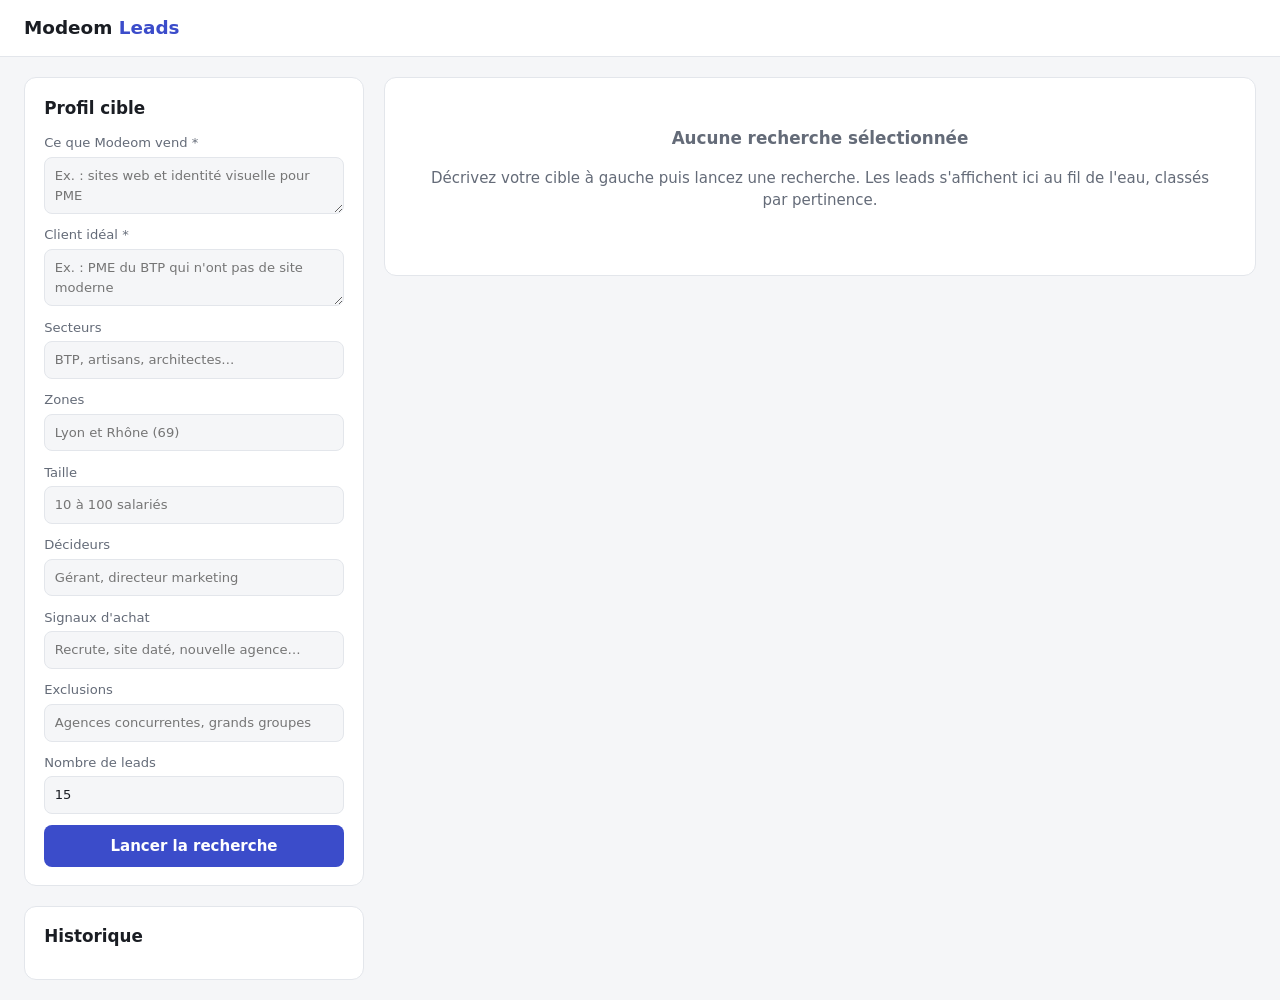
==== static/index.html @ d289ad3e "Agent IA de recherche de leads B2B pour Modeom Agent basé sur l'API Claude qui trouve et score des l" ====
<!doctype html>
<html lang="fr">
<head>
  <meta charset="utf-8">
  <meta name="viewport" content="width=device-width, initial-scale=1">
  <title>Modeom · Leads</title>
  <link rel="stylesheet" href="/static/style.css">
</head>
<body>
  <header class="topbar">
    <div class="brand">Modeom <span>Leads</span></div>
    <div class="meta" id="meta"></div>
  </header>

  <main class="layout">
    <aside class="sidebar">
      <form id="profile-form" class="card">
        <h2>Profil cible</h2>
        <label>Ce que Modeom vend *
          <textarea name="offer" rows="2" required placeholder="Ex. : sites web et identité visuelle pour PME"></textarea>
        </label>
        <label>Client idéal *
          <textarea name="target" rows="2" required placeholder="Ex. : PME du BTP qui n'ont pas de site moderne"></textarea>
        </label>
        <label>Secteurs<input name="sectors" placeholder="BTP, artisans, architectes…"></label>
        <label>Zones<input name="locations" placeholder="Lyon et Rhône (69)"></label>
        <label>Taille<input name="company_sizes" placeholder="10 à 100 salariés"></label>
        <label>Décideurs<input name="decision_makers" placeholder="Gérant, directeur marketing"></label>
        <label>Signaux d'achat<input name="signals" placeholder="Recrute, site daté, nouvelle agence…"></label>
        <label>Exclusions<input name="exclusions" placeholder="Agences concurrentes, grands groupes"></label>
        <label>Nombre de leads<input name="lead_count" type="number" min="1" max="50" value="15"></label>
        <button type="submit" id="submit-btn">Lancer la recherche</button>
      </form>

      <section class="card">
        <h2>Historique</h2>
        <ul id="history" class="history"></ul>
      </section>
    </aside>

    <section class="content">
      <div id="empty" class="empty card">
        <h2>Aucune recherche sélectionnée</h2>
        <p>Décrivez votre cible à gauche puis lancez une recherche. Les leads s'affichent ici au fil de l'eau, classés par pertinence.</p>
      </div>

      <div id="search-view" hidden>
        <div class="card status-card">
          <div class="status-head">
            <div>
              <h2 id="search-title"></h2>
              <span id="search-status" class="badge"></span>
            </div>
            <div class="actions">
              <label class="inline">Score min.
                <input id="min-score" type="range" min="0" max="100" value="0">
                <output id="min-score-value">0</output>
              </label>
              <a id="export-link" class="button secondary" href="#">Exporter CSV</a>
            </div>
          </div>
          <details>
            <summary>Journal de l'agent</summary>
            <ol id="events" class="events"></ol>
          </details>
          <p id="summary" class="summary"></p>
        </div>

        <div id="leads" class="leads"></div>
      </div>
    </section>
  </main>

  <template id="lead-template">
    <article class="lead card">
      <div class="score"></div>
      <div class="lead-body">
        <div class="lead-head">
          <h3 class="company"></h3>
          <span class="tags"></span>
        </div>
        <p class="contact"></p>
        <p class="reason"></p>
        <ul class="signals"></ul>
        <blockquote class="hook"></blockquote>
        <div class="links"></div>
      </div>
    </article>
  </template>

  <script src="/static/app.js"></script>
</body>
</html>
---- static/style.css ----
:root {
  --bg: #f5f6f8;
  --surface: #ffffff;
  --text: #1a1d23;
  --muted: #646b78;
  --border: #e3e6eb;
  --accent: #3b4cca;
  --accent-soft: #eceefc;
  --high: #1f8a5b;
  --mid: #b7791f;
  --low: #a0a6b1;
  --error: #c0392b;
}

@media (prefers-color-scheme: dark) {
  :root {
    --bg: #14161a;
    --surface: #1d2026;
    --text: #e8eaee;
    --muted: #9aa1ad;
    --border: #2d313a;
    --accent: #8c98ff;
    --accent-soft: #262b4a;
    --high: #4cc38a;
    --mid: #e0a94a;
    --low: #6b7280;
    --error: #ef6b5b;
  }
}

* { box-sizing: border-box; }
body {
  margin: 0;
  font: 15px/1.5 system-ui, -apple-system, "Segoe UI", Roboto, sans-serif;
  background: var(--bg);
  color: var(--text);
}
h2 { font-size: 1.05rem; margin: 0 0 .75rem; }
h3 { font-size: 1.05rem; margin: 0; }
a { color: var(--accent); }

.topbar {
  display: flex; justify-content: space-between; align-items: center;
  padding: .9rem 1.5rem; background: var(--surface); border-bottom: 1px solid var(--border);
}
.brand { font-weight: 700; font-size: 1.15rem; }
.brand span { color: var(--accent); }
.meta { color: var(--muted); font-size: .85rem; }

.layout {
  display: grid; grid-template-columns: 340px 1fr; gap: 1.25rem;
  padding: 1.25rem 1.5rem; max-width: 1400px; margin: 0 auto;
}
.sidebar { display: flex; flex-direction: column; gap: 1.25rem; }

.card {
  background: var(--surface); border: 1px solid var(--border);
  border-radius: 12px; padding: 1.1rem 1.2rem;
}

form label { display: block; font-size: .82rem; color: var(--muted); margin-bottom: .7rem; }
input, textarea {
  display: block; width: 100%; margin-top: .25rem; padding: .5rem .6rem;
  font: inherit; color: var(--text); background: var(--bg);
  border: 1px solid var(--border); border-radius: 8px;
}
textarea { resize: vertical; }
input[type="range"] { display: inline-block; width: 110px; padding: 0; vertical-align: middle; }

button, .button {
  display: inline-block; padding: .6rem 1rem; border: 0; border-radius: 8px;
  background: var(--accent); color: #fff; font: inherit; font-weight: 600;
  text-decoration: none; cursor: pointer; text-align: center;
}
button { width: 100%; }
button:disabled { opacity: .6; cursor: wait; }
.button.secondary { background: var(--accent-soft); color: var(--accent); }

.history { list-style: none; margin: 0; padding: 0; }
.history li {
  padding: .55rem .6rem; border-radius: 8px; cursor: pointer;
  display: flex; justify-content: space-between; gap: .5rem; font-size: .88rem;
}
.history li:hover, .history li.active { background: var(--accent-soft); }
.history .h-title { overflow: hidden; text-overflow: ellipsis; white-space: nowrap; }
.history .h-count { color: var(--muted); flex-shrink: 0; }

.empty { text-align: center; color: var(--muted); padding: 3rem 2rem; }

.status-head { display: flex; justify-content: space-between; align-items: flex-start; gap: 1rem; flex-wrap: wrap; }
.status-head h2 { margin-bottom: .3rem; }
.actions { display: flex; align-items: center; gap: 1rem; flex-wrap: wrap; }
.inline { font-size: .85rem; color: var(--muted); display: flex; align-items: center; gap: .4rem; }

.badge {
  display: inline-block; padding: .1rem .55rem; border-radius: 99px;
  font-size: .78rem; font-weight: 600; background: var(--accent-soft); color: var(--accent);
}
.badge.done { background: color-mix(in srgb, var(--high) 15%, transparent); color: var(--high); }
.badge.error { background: color-mix(in srgb, var(--error) 15%, transparent); color: var(--error); }

details { margin-top: .8rem; font-size: .85rem; }
summary { cursor: pointer; color: var(--muted); }
.events { max-height: 220px; overflow-y: auto; margin: .5rem 0 0; padding-left: 1.4rem; color: var(--muted); }
.summary { white-space: pre-wrap; margin: .8rem 0 0; font-size: .9rem; }
.summary:empty { display: none; }

.leads { display: flex; flex-direction: column; gap: .8rem; margin-top: 1.25rem; }
.lead { display: grid; grid-template-columns: 64px 1fr; gap: 1rem; }
.score {
  width: 56px; height: 56px; border-radius: 50%; display: grid; place-items: center;
  font-weight: 700; font-size: 1.1rem; color: #fff; background: var(--low);
}
.score.high { background: var(--high); }
.score.mid { background: var(--mid); }
.lead-head { display: flex; align-items: baseline; gap: .6rem; flex-wrap: wrap; }
.tags { color: var(--muted); font-size: .85rem; }
.contact { margin: .3rem 0; font-weight: 500; }
.contact:empty { display: none; }
.reason { margin: .3rem 0; color: var(--muted); font-size: .9rem; }
.signals { margin: .3rem 0; padding-left: 1.2rem; font-size: .88rem; }
.signals:empty { display: none; }
.hook {
  margin: .5rem 0; padding: .5rem .8rem; border-left: 3px solid var(--accent);
  background: var(--accent-soft); border-radius: 0 8px 8px 0; font-size: .9rem;
}
.hook:empty { display: none; }
.links { display: flex; gap: .9rem; flex-wrap: wrap; font-size: .85rem; }

@media (max-width: 900px) {
  .layout { grid-template-columns: 1fr; padding: 1rem; }
  .lead { grid-template-columns: 1fr; }
}
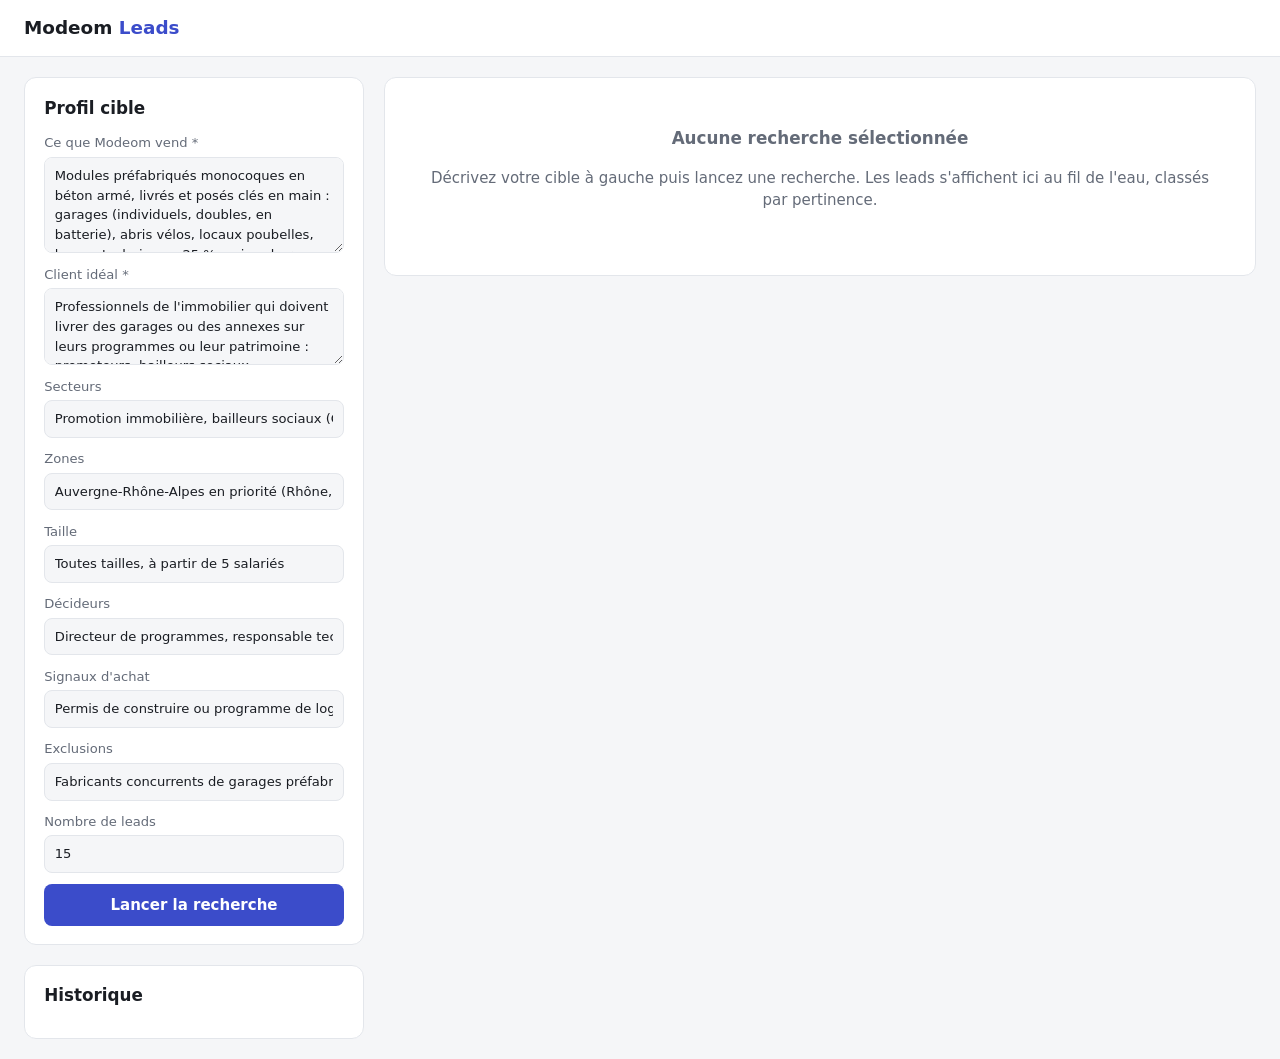
==== commit 954269cf: "Pré-remplir le profil cible avec l'activité de Modeom Profil par défaut établi d'après modeom.fr : m" ====
--- a/static/index.html
+++ b/static/index.html
@@ -17,10 +17,10 @@
       <form id="profile-form" class="card">
         <h2>Profil cible</h2>
         <label>Ce que Modeom vend *
-          <textarea name="offer" rows="2" required placeholder="Ex. : sites web et identité visuelle pour PME"></textarea>
+          <textarea name="offer" rows="4" required placeholder="Ex. : sites web et identité visuelle pour PME"></textarea>
         </label>
         <label>Client idéal *
-          <textarea name="target" rows="2" required placeholder="Ex. : PME du BTP qui n'ont pas de site moderne"></textarea>
+          <textarea name="target" rows="3" required placeholder="Ex. : PME du BTP qui n'ont pas de site moderne"></textarea>
         </label>
         <label>Secteurs<input name="sectors" placeholder="BTP, artisans, architectes…"></label>
         <label>Zones<input name="locations" placeholder="Lyon et Rhône (69)"></label>
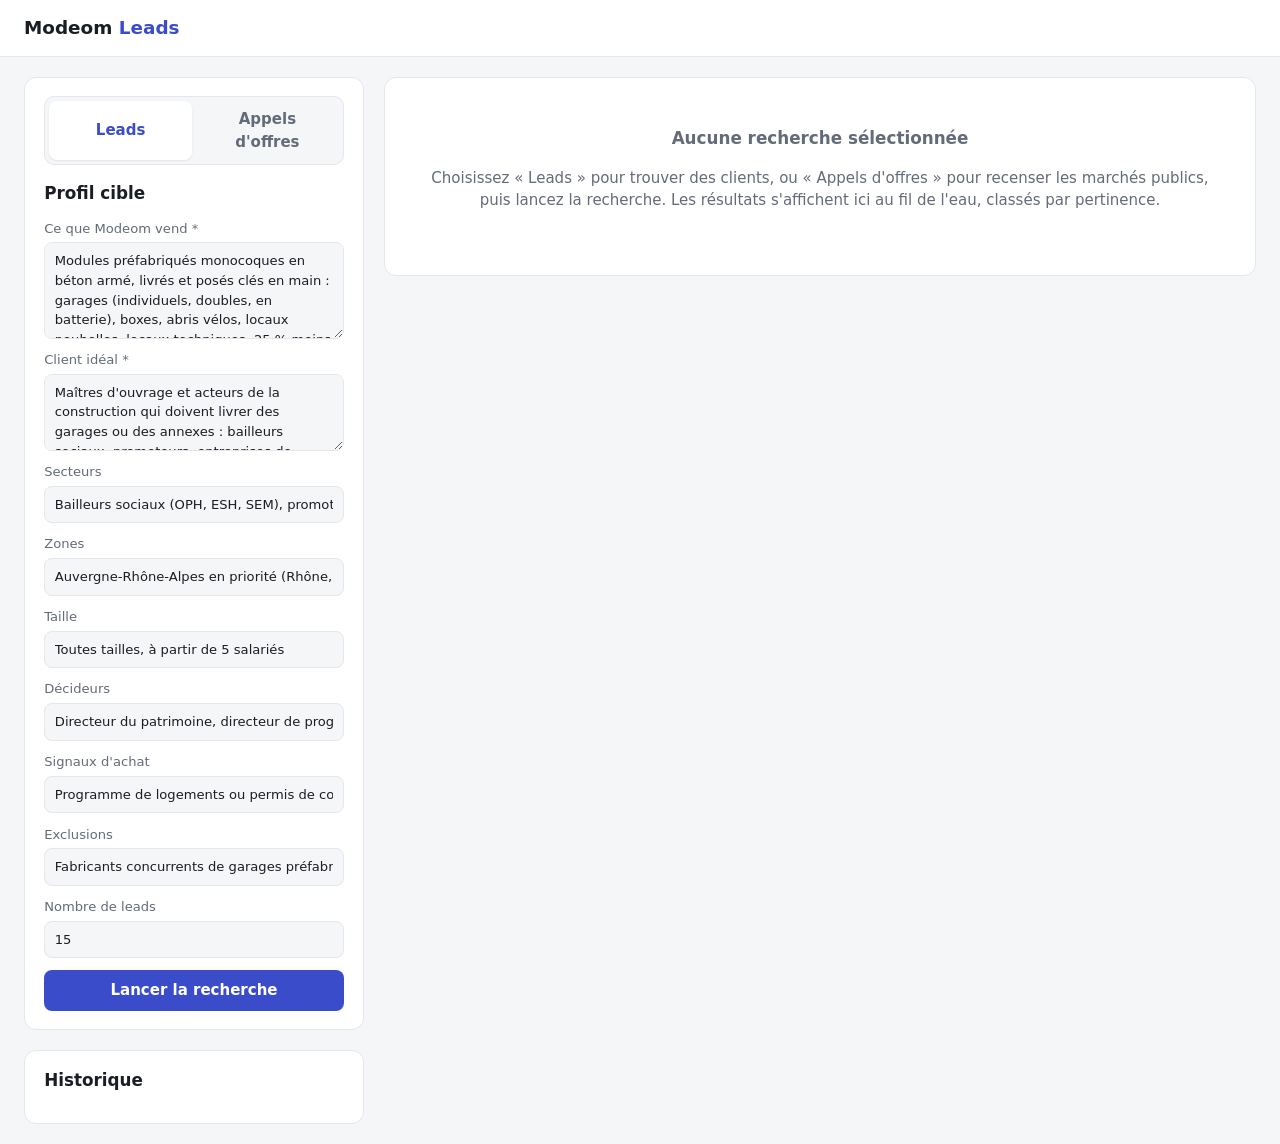
==== commit 70e58987: "Ajouter la veille des appels d'offres et élargir la cible Nouveau mode « Appels d'offres » : l'agent" ====
--- a/static/index.html
+++ b/static/index.html
@@ -3,7 +3,7 @@
 <head>
   <meta charset="utf-8">
   <meta name="viewport" content="width=device-width, initial-scale=1">
-  <title>Modeom · Leads</title>
+  <title>Modeom Leads</title>
   <link rel="stylesheet" href="/static/style.css">
 </head>
 <body>
@@ -15,20 +15,26 @@
   <main class="layout">
     <aside class="sidebar">
       <form id="profile-form" class="card">
-        <h2>Profil cible</h2>
+        <div class="mode-switch" role="tablist" aria-label="Type de recherche">
+          <button type="button" role="tab" data-kind="leads" aria-selected="true">Leads</button>
+          <button type="button" role="tab" data-kind="tenders" aria-selected="false">Appels d'offres</button>
+        </div>
+        <input type="hidden" name="kind" value="leads">
+        <h2 id="form-title">Profil cible</h2>
         <label>Ce que Modeom vend *
-          <textarea name="offer" rows="4" required placeholder="Ex. : sites web et identité visuelle pour PME"></textarea>
+          <textarea name="offer" rows="4" required></textarea>
         </label>
-        <label>Client idéal *
-          <textarea name="target" rows="3" required placeholder="Ex. : PME du BTP qui n'ont pas de site moderne"></textarea>
+        <label><span id="target-label">Client idéal</span> *
+          <textarea name="target" rows="3" required></textarea>
         </label>
-        <label>Secteurs<input name="sectors" placeholder="BTP, artisans, architectes…"></label>
-        <label>Zones<input name="locations" placeholder="Lyon et Rhône (69)"></label>
-        <label>Taille<input name="company_sizes" placeholder="10 à 100 salariés"></label>
-        <label>Décideurs<input name="decision_makers" placeholder="Gérant, directeur marketing"></label>
-        <label>Signaux d'achat<input name="signals" placeholder="Recrute, site daté, nouvelle agence…"></label>
-        <label>Exclusions<input name="exclusions" placeholder="Agences concurrentes, grands groupes"></label>
-        <label>Nombre de leads<input name="lead_count" type="number" min="1" max="50" value="15"></label>
+        <label data-mode="leads">Secteurs<input name="sectors"></label>
+        <label>Zones<input name="locations"></label>
+        <label data-mode="tenders">Mots-clés à surveiller<textarea name="keywords" rows="3"></textarea></label>
+        <label data-mode="leads">Taille<input name="company_sizes"></label>
+        <label data-mode="leads">Décideurs<input name="decision_makers"></label>
+        <label data-mode="leads">Signaux d'achat<input name="signals"></label>
+        <label>Exclusions<input name="exclusions"></label>
+        <label><span id="count-label">Nombre de leads</span><input name="lead_count" type="number" min="1" max="50" value="15"></label>
         <button type="submit" id="submit-btn">Lancer la recherche</button>
       </form>
 
@@ -41,7 +47,7 @@
     <section class="content">
       <div id="empty" class="empty card">
         <h2>Aucune recherche sélectionnée</h2>
-        <p>Décrivez votre cible à gauche puis lancez une recherche. Les leads s'affichent ici au fil de l'eau, classés par pertinence.</p>
+        <p>Choisissez « Leads » pour trouver des clients, ou « Appels d'offres » pour recenser les marchés publics, puis lancez la recherche. Les résultats s'affichent ici au fil de l'eau, classés par pertinence.</p>
       </div>
 
       <div id="search-view" hidden>
--- a/static/style.css
+++ b/static/style.css
@@ -1,3 +1,5 @@
+[hidden] { display: none !important; }
+
 :root {
   --bg: #f5f6f8;
   --surface: #ffffff;
@@ -131,3 +133,15 @@
   .layout { grid-template-columns: 1fr; padding: 1rem; }
   .lead { grid-template-columns: 1fr; }
 }
+
+.mode-switch { display: grid; grid-template-columns: 1fr 1fr; gap: 4px; padding: 4px; margin-bottom: 1rem;
+  background: var(--bg); border: 1px solid var(--border); border-radius: 10px; }
+.mode-switch button { background: transparent; color: var(--muted); padding: .45rem .5rem; }
+.mode-switch button[aria-selected="true"] { background: var(--surface); color: var(--accent); box-shadow: 0 1px 2px rgba(0,0,0,.08); }
+.deadline { font-weight: 500; }
+.deadline.soon { color: var(--mid); }
+.deadline.closed { color: var(--muted); text-decoration: line-through; }
+.status-pill { display: inline-block; margin-left: .4rem; padding: 0 .5rem; border-radius: 99px; font-size: .75rem; font-weight: 600;
+  background: var(--accent-soft); color: var(--accent); text-decoration: none; }
+.status-pill.ouvert { background: color-mix(in srgb, var(--high) 15%, transparent); color: var(--high); }
+.status-pill.clos { background: var(--bg); color: var(--muted); }
